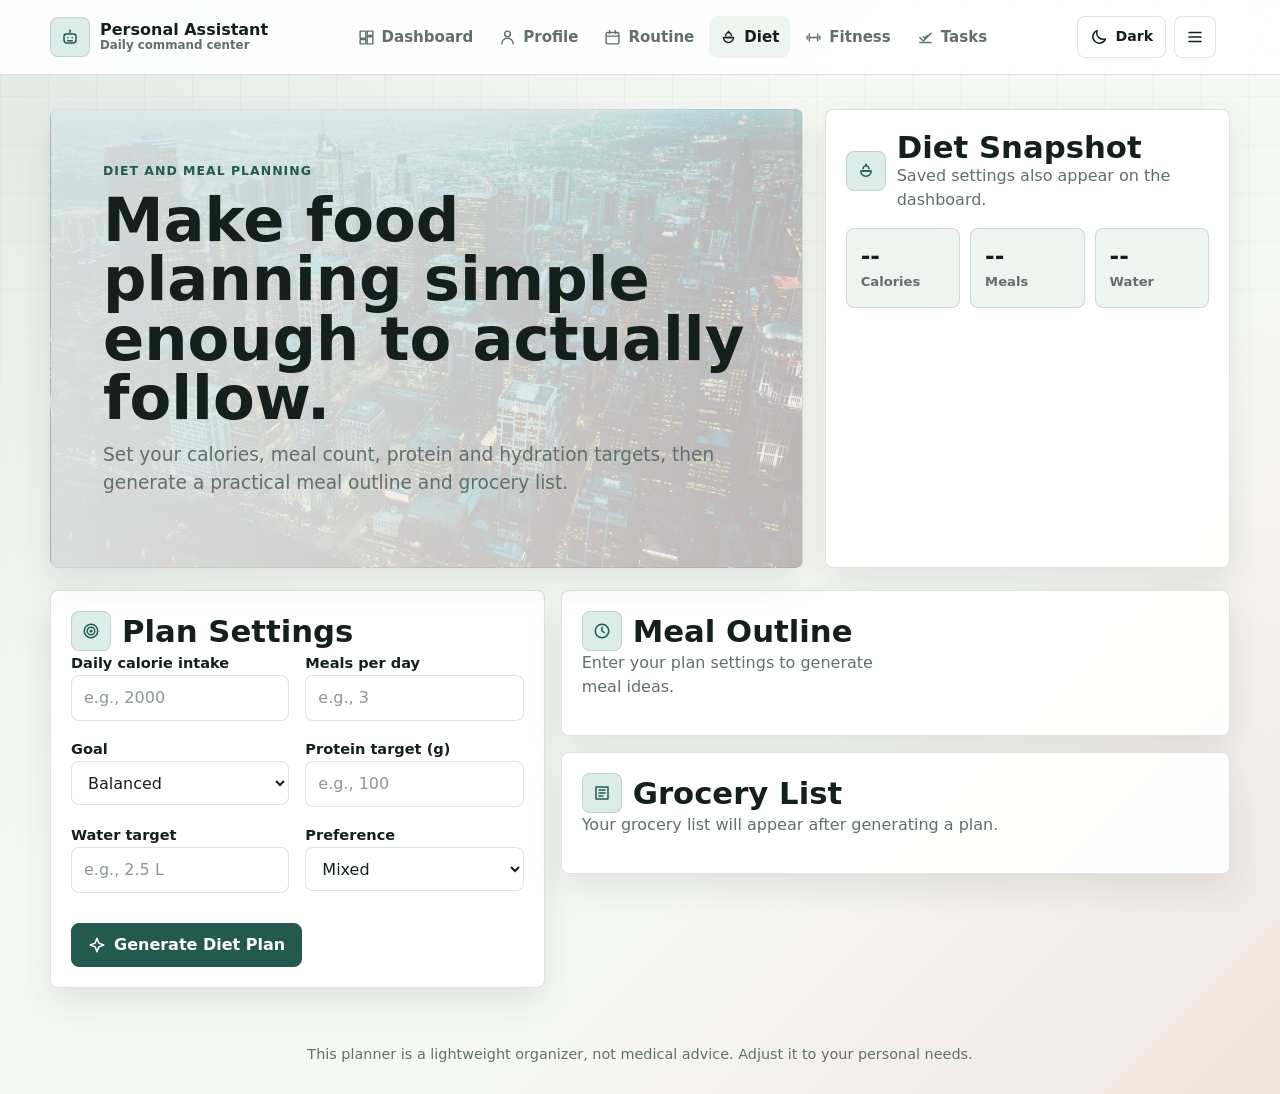
==== Diet.html @ dab0f248 "first commit" ====
<!DOCTYPE html>
<html lang="en">
<head>
    <meta charset="UTF-8">
    <meta name="viewport" content="width=device-width, initial-scale=1.0">
    <meta name="description" content="Lightweight diet planner with calories, meals, hydration target, meal ideas, and grocery list.">
    <title>Diet Plan | Personal Assistant</title>
    <link rel="stylesheet" href="./app.css">
    <script src="./app.js" defer></script>
    <script src="./Diet.js" defer></script>
</head>
<body>
    <a class="skip-link" href="#main">Skip to content</a>

    <header class="site-header">
        <nav class="navbar" aria-label="Primary navigation">
            <a class="brand" href="./Index.html">
                <span class="brand-mark" data-icon="assistant" aria-hidden="true"></span>
                <span class="brand-text">
                    <span>Personal Assistant</span>
                    <span>Daily command center</span>
                </span>
            </a>
            <div class="nav-menu" id="primary-menu">
                <a class="nav-link" href="./Index.html" data-icon="dashboard">Dashboard</a>
                <a class="nav-link" href="./Profile.html" data-icon="user">Profile</a>
                <a class="nav-link" href="./TimeTable.html" data-icon="calendar">Routine</a>
                <a class="nav-link" href="./Diet.html" data-icon="salad">Diet</a>
                <a class="nav-link" href="./Exercise.html" data-icon="dumbbell">Fitness</a>
                <a class="nav-link" href="./Task.html" data-icon="tasks">Tasks</a>
            </div>
            <div class="nav-actions">
                <button class="theme-toggle" type="button" data-theme-toggle></button>
                <button class="icon-button nav-toggle" type="button" data-nav-toggle aria-label="Open navigation" aria-controls="primary-menu" aria-expanded="false"></button>
            </div>
        </nav>
    </header>

    <main class="app-shell" id="main">
        <section class="page-hero" aria-labelledby="diet-title">
            <div class="hero-panel">
                <div class="hero-content">
                    <p class="eyebrow">Diet and meal planning</p>
                    <h1 id="diet-title">Make food planning simple enough to actually follow.</h1>
                    <p class="lead">Set your calories, meal count, protein and hydration targets, then generate a practical meal outline and grocery list.</p>
                </div>
            </div>
            <aside class="hero-aside">
                <div class="section-title">
                    <span class="section-icon" data-icon="salad" aria-hidden="true"></span>
                    <div>
                        <h2>Diet Snapshot</h2>
                        <p class="muted">Saved settings also appear on the dashboard.</p>
                    </div>
                </div>
                <div class="stats-strip">
                    <div class="mini-stat"><strong id="dietCaloriesMetric">--</strong><span>Calories</span></div>
                    <div class="mini-stat"><strong id="dietMealsMetric">--</strong><span>Meals</span></div>
                    <div class="mini-stat"><strong id="dietWaterMetric">--</strong><span>Water</span></div>
                </div>
            </aside>
        </section>

        <section class="wellness-layout">
            <div class="form-panel">
                <div class="section-title">
                    <span class="section-icon" data-icon="target" aria-hidden="true"></span>
                    <h2>Plan Settings</h2>
                </div>
                <form id="dietForm" class="form-grid">
                    <div>
                        <label for="calories">Daily calorie intake</label>
                        <input type="number" id="calories" min="800" step="50" placeholder="e.g., 2000" required>
                    </div>
                    <div>
                        <label for="meals">Meals per day</label>
                        <input type="number" id="meals" min="2" max="6" placeholder="e.g., 3" required>
                    </div>
                    <div>
                        <label for="dietGoal">Goal</label>
                        <select id="dietGoal">
                            <option value="balanced">Balanced</option>
                            <option value="lean">Lean protein</option>
                            <option value="energy">Energy focused</option>
                            <option value="light">Light meals</option>
                        </select>
                    </div>
                    <div>
                        <label for="proteinTarget">Protein target (g)</label>
                        <input type="number" id="proteinTarget" min="20" step="5" placeholder="e.g., 100">
                    </div>
                    <div>
                        <label for="waterTarget">Water target</label>
                        <input type="text" id="waterTarget" placeholder="e.g., 2.5 L">
                    </div>
                    <div>
                        <label for="dietPreference">Preference</label>
                        <select id="dietPreference">
                            <option value="mixed">Mixed</option>
                            <option value="vegetarian">Vegetarian</option>
                            <option value="high-fiber">High fiber</option>
                        </select>
                    </div>
                    <div class="form-actions full">
                        <button type="submit"><span data-icon="spark" aria-hidden="true"></span>Generate Diet Plan</button>
                        <p class="status-message" id="dietStatus" aria-live="polite"></p>
                    </div>
                </form>
            </div>

            <div class="stack">
                <section class="panel" aria-labelledby="meal-list-title">
                    <div class="section-title">
                        <span class="section-icon" data-icon="clock" aria-hidden="true"></span>
                        <h2 id="meal-list-title">Meal Outline</h2>
                    </div>
                    <div id="mealList" class="meal-grid"></div>
                </section>

                <section class="panel" aria-labelledby="grocery-title">
                    <div class="section-title">
                        <span class="section-icon" data-icon="note" aria-hidden="true"></span>
                        <h2 id="grocery-title">Grocery List</h2>
                    </div>
                    <div id="groceryItems"></div>
                </section>
            </div>
        </section>
    </main>

    <footer class="footer">This planner is a lightweight organizer, not medical advice. Adjust it to your personal needs.</footer>
</body>
</html>
---- app.css ----
:root {
    color-scheme: light;
    --bg: #f6f8f4;
    --surface: #ffffff;
    --surface-soft: #eef4ef;
    --surface-strong: #e4ece6;
    --text: #15201c;
    --muted: #60706a;
    --border: rgba(30, 58, 48, 0.14);
    --primary: #2f6f63;
    --primary-strong: #24594f;
    --primary-soft: #dcece8;
    --accent: #c85f41;
    --accent-soft: #f7e3da;
    --gold: #ba8b22;
    --violet: #6f63b6;
    --danger: #b83232;
    --success: #267a4b;
    --shadow: 0 24px 70px rgba(31, 52, 43, 0.12);
    --shadow-soft: 0 14px 35px rgba(31, 52, 43, 0.1);
    --radius: 8px;
    --nav-height: 74px;
    --focus: 0 0 0 4px rgba(47, 111, 99, 0.24);
}

[data-theme="dark"] {
    color-scheme: dark;
    --bg: #111713;
    --surface: #18211d;
    --surface-soft: #202b26;
    --surface-strong: #2a3731;
    --text: #eff5f0;
    --muted: #afbeb7;
    --border: rgba(225, 239, 231, 0.14);
    --primary: #8bd6c3;
    --primary-strong: #b7eadf;
    --primary-soft: rgba(139, 214, 195, 0.14);
    --accent: #ef9f83;
    --accent-soft: rgba(239, 159, 131, 0.16);
    --gold: #e1bd63;
    --violet: #b7aef0;
    --danger: #ff8f8f;
    --success: #96deb1;
    --shadow: 0 24px 70px rgba(0, 0, 0, 0.34);
    --shadow-soft: 0 14px 35px rgba(0, 0, 0, 0.24);
    --focus: 0 0 0 4px rgba(139, 214, 195, 0.26);
}

* {
    box-sizing: border-box;
}

html {
    scroll-behavior: smooth;
}

body {
    min-height: 100vh;
    margin: 0;
    background:
        linear-gradient(135deg, rgba(47, 111, 99, 0.1), transparent 38%),
        linear-gradient(315deg, rgba(200, 95, 65, 0.12), transparent 34%),
        var(--bg);
    color: var(--text);
    font-family: Inter, ui-sans-serif, system-ui, -apple-system, BlinkMacSystemFont, "Segoe UI", sans-serif;
    line-height: 1.5;
    transition: background-color 180ms ease, color 180ms ease;
}

body::before {
    position: fixed;
    inset: 0;
    z-index: -2;
    pointer-events: none;
    content: "";
    background-image: linear-gradient(rgba(30, 58, 48, 0.045) 1px, transparent 1px),
        linear-gradient(90deg, rgba(30, 58, 48, 0.045) 1px, transparent 1px);
    background-size: 48px 48px;
    mask-image: linear-gradient(to bottom, rgba(0, 0, 0, 0.7), transparent 78%);
}

body[data-page="dashboard"]::after {
    position: fixed;
    inset: 0;
    z-index: -3;
    pointer-events: none;
    content: "";
    background: linear-gradient(rgba(246, 248, 244, 0.76), rgba(246, 248, 244, 0.92)), url("./bck.jpg") center / cover;
}

[data-theme="dark"] body[data-page="dashboard"]::after,
body[data-page="dashboard"][data-theme="dark"]::after {
    background: linear-gradient(rgba(17, 23, 19, 0.82), rgba(17, 23, 19, 0.94)), url("./bck.jpg") center / cover;
}

img,
svg {
    display: block;
}

a {
    color: inherit;
}

button,
input,
select,
textarea {
    font: inherit;
}

button {
    border: 0;
}

button,
a,
input,
select,
textarea {
    -webkit-tap-highlight-color: transparent;
}

:focus-visible {
    outline: none;
    box-shadow: var(--focus);
}

.skip-link {
    position: fixed;
    top: 12px;
    left: 12px;
    z-index: 100;
    transform: translateY(-150%);
    background: var(--surface);
    color: var(--text);
    padding: 10px 14px;
    border: 1px solid var(--border);
    border-radius: var(--radius);
    transition: transform 160ms ease;
}

.skip-link:focus {
    transform: translateY(0);
}

.site-header {
    position: sticky;
    top: 0;
    z-index: 50;
    border-bottom: 1px solid var(--border);
    background: color-mix(in srgb, var(--surface) 88%, transparent);
    backdrop-filter: blur(18px);
}

.navbar {
    min-height: var(--nav-height);
    width: min(1180px, calc(100% - 32px));
    margin: 0 auto;
    display: grid;
    grid-template-columns: auto 1fr auto auto;
    align-items: center;
    gap: 14px;
}

.brand {
    display: inline-flex;
    align-items: center;
    gap: 10px;
    min-width: 0;
    color: var(--text);
    font-weight: 800;
    text-decoration: none;
    letter-spacing: 0;
}

.brand-mark,
.section-icon,
.stat-icon {
    display: inline-grid;
    place-items: center;
    width: 40px;
    height: 40px;
    flex: 0 0 auto;
    color: var(--primary-strong);
    border: 1px solid var(--border);
    border-radius: var(--radius);
    background: var(--primary-soft);
}

.brand-text {
    display: grid;
    line-height: 1.05;
}

.brand-text span:last-child {
    color: var(--muted);
    font-size: 0.74rem;
    font-weight: 700;
}

.nav-menu {
    display: flex;
    justify-content: center;
    align-items: center;
    gap: 4px;
}

.nav-link {
    position: relative;
    display: inline-flex;
    align-items: center;
    gap: 7px;
    min-height: 42px;
    padding: 0 11px;
    color: var(--muted);
    border-radius: var(--radius);
    text-decoration: none;
    font-size: 0.94rem;
    font-weight: 700;
    transition: color 160ms ease, background-color 160ms ease, transform 160ms ease;
}

.nav-link:hover,
.nav-link.active {
    color: var(--text);
    background: var(--surface-soft);
}

.nav-link:hover {
    transform: translateY(-1px);
}

.nav-link .icon {
    width: 17px;
    height: 17px;
}

.nav-actions {
    display: inline-flex;
    align-items: center;
    gap: 8px;
}

.nav-toggle {
    display: none;
}

.icon,
.button-icon {
    width: 18px;
    height: 18px;
    flex: 0 0 auto;
    stroke: currentColor;
    stroke-width: 2;
    stroke-linecap: round;
    stroke-linejoin: round;
    fill: none;
}

.icon-button,
.theme-toggle {
    display: inline-flex;
    align-items: center;
    justify-content: center;
    gap: 8px;
    min-width: 42px;
    min-height: 42px;
    color: var(--text);
    border: 1px solid var(--border);
    border-radius: var(--radius);
    background: var(--surface);
    cursor: pointer;
    transition: transform 160ms ease, background-color 160ms ease, border-color 160ms ease;
}

.theme-toggle {
    padding: 0 12px;
    font-weight: 800;
    font-size: 0.88rem;
}

.icon-button:hover,
.theme-toggle:hover {
    transform: translateY(-1px);
    background: var(--surface-soft);
    border-color: color-mix(in srgb, var(--primary) 40%, var(--border));
}

.app-shell {
    width: min(1180px, calc(100% - 32px));
    margin: 0 auto;
    padding: 34px 0 56px;
}

.page-hero,
.dashboard-hero {
    display: grid;
    grid-template-columns: minmax(0, 1.3fr) minmax(280px, 0.7fr);
    gap: 22px;
    align-items: stretch;
    margin-bottom: 22px;
}

.hero-panel,
.hero-aside,
.panel,
.card,
.stat-card,
.form-panel {
    border: 1px solid var(--border);
    border-radius: var(--radius);
    background: color-mix(in srgb, var(--surface) 94%, transparent);
    box-shadow: var(--shadow-soft);
}

.hero-panel {
    min-height: 360px;
    display: grid;
    align-content: end;
    padding: clamp(24px, 5vw, 52px);
    overflow: hidden;
    position: relative;
    background:
        linear-gradient(90deg, color-mix(in srgb, var(--surface) 92%, transparent), color-mix(in srgb, var(--surface) 72%, transparent)),
        url("./bck.jpg") center / cover;
}

.hero-panel::before {
    position: absolute;
    inset: 0;
    content: "";
    background: linear-gradient(135deg, rgba(47, 111, 99, 0.14), rgba(200, 95, 65, 0.08));
    pointer-events: none;
}

.hero-content,
.hero-aside > *,
.page-hero-copy {
    position: relative;
}

.eyebrow {
    margin: 0 0 10px;
    color: var(--primary-strong);
    font-size: 0.78rem;
    font-weight: 900;
    letter-spacing: 0.08em;
    text-transform: uppercase;
}

h1,
h2,
h3,
p {
    margin-top: 0;
}

h1 {
    max-width: 760px;
    margin-bottom: 12px;
    font-size: clamp(2.1rem, 6vw, 4.8rem);
    line-height: 0.98;
    letter-spacing: 0;
}

.page-hero h1 {
    font-size: clamp(2rem, 5vw, 3.8rem);
}

h2 {
    margin-bottom: 12px;
    font-size: clamp(1.35rem, 2.4vw, 2rem);
    line-height: 1.12;
}

h3 {
    margin-bottom: 8px;
    font-size: 1rem;
}

.lead {
    max-width: 720px;
    color: var(--muted);
    font-size: clamp(1rem, 2vw, 1.16rem);
}

.hero-actions,
.button-row {
    display: flex;
    flex-wrap: wrap;
    gap: 10px;
    margin-top: 24px;
}

.btn,
button[type="submit"]:not(.icon-button),
button[type="button"].primary-action {
    display: inline-flex;
    align-items: center;
    justify-content: center;
    gap: 8px;
    min-height: 44px;
    padding: 0 16px;
    color: var(--text);
    border: 1px solid var(--border);
    border-radius: var(--radius);
    background: var(--surface);
    cursor: pointer;
    font-weight: 800;
    text-decoration: none;
    transition: transform 160ms ease, background-color 160ms ease, border-color 160ms ease;
}

.btn:hover,
button[type="submit"]:not(.icon-button):hover,
button[type="button"].primary-action:hover {
    transform: translateY(-1px);
    background: var(--surface-soft);
    border-color: color-mix(in srgb, var(--primary) 40%, var(--border));
}

.btn-primary,
button[type="submit"]:not(.icon-button),
button[type="button"].primary-action {
    color: #ffffff;
    background: var(--primary-strong);
    border-color: var(--primary-strong);
}

[data-theme="dark"] .btn-primary,
[data-theme="dark"] button[type="submit"]:not(.icon-button),
[data-theme="dark"] button[type="button"].primary-action {
    color: #0c1511;
    background: var(--primary);
    border-color: var(--primary);
}

.btn-primary:hover,
button[type="submit"]:not(.icon-button):hover,
button[type="button"].primary-action:hover {
    background: var(--primary);
    border-color: var(--primary);
}

.btn-danger {
    color: #ffffff;
    background: var(--danger);
    border-color: var(--danger);
}

.hero-aside,
.panel,
.card,
.stat-card,
.form-panel {
    padding: 20px;
}

.hero-aside {
    display: grid;
    gap: 16px;
    align-content: start;
}

.today-meta {
    display: flex;
    justify-content: space-between;
    gap: 16px;
    color: var(--muted);
    font-size: 0.92rem;
    font-weight: 700;
}

.clock {
    color: var(--text);
    font-size: clamp(2.2rem, 5vw, 3.5rem);
    line-height: 1;
    font-weight: 900;
}

.compact-form,
.input-line {
    display: grid;
    gap: 10px;
}

.input-line {
    grid-template-columns: 1fr auto;
}

label {
    display: inline-flex;
    align-items: center;
    gap: 6px;
    color: var(--text);
    font-size: 0.91rem;
    font-weight: 800;
}

input,
select,
textarea {
    width: 100%;
    min-height: 44px;
    padding: 10px 12px;
    color: var(--text);
    border: 1px solid var(--border);
    border-radius: var(--radius);
    background: var(--surface);
    transition: border-color 160ms ease, background-color 160ms ease, box-shadow 160ms ease;
}

textarea {
    min-height: 108px;
    resize: vertical;
}

input::placeholder,
textarea::placeholder {
    color: color-mix(in srgb, var(--muted) 72%, transparent);
}

input:focus,
select:focus,
textarea:focus {
    border-color: var(--primary);
    box-shadow: var(--focus);
    outline: none;
}

.form-grid {
    display: grid;
    grid-template-columns: repeat(2, minmax(0, 1fr));
    gap: 16px;
}

.form-grid .full {
    grid-column: 1 / -1;
}

.stack {
    display: grid;
    gap: 16px;
}

.section-head {
    display: flex;
    justify-content: space-between;
    align-items: flex-start;
    gap: 18px;
    margin-bottom: 16px;
}

.section-title {
    display: flex;
    align-items: center;
    gap: 11px;
}

.section-title h2,
.section-title h3,
.section-head p,
.section-title p {
    margin-bottom: 0;
}

.section-head p,
.muted,
.empty-state {
    color: var(--muted);
}

.grid {
    display: grid;
    gap: 16px;
}

.grid.two {
    grid-template-columns: repeat(2, minmax(0, 1fr));
}

.grid.three {
    grid-template-columns: repeat(3, minmax(0, 1fr));
}

.grid.four,
.metric-grid {
    display: grid;
    grid-template-columns: repeat(4, minmax(0, 1fr));
    gap: 16px;
}

.stat-card {
    display: grid;
    gap: 12px;
    min-height: 142px;
}

.stat-card strong,
.metric-value {
    display: block;
    color: var(--text);
    font-size: 1.85rem;
    line-height: 1;
    font-weight: 900;
}

.stat-card span,
.metric-label {
    color: var(--muted);
    font-size: 0.9rem;
    font-weight: 700;
}

.dashboard-grid {
    display: grid;
    grid-template-columns: minmax(0, 1.2fr) minmax(310px, 0.8fr);
    gap: 16px;
    margin-top: 16px;
}

.list,
.routine-list,
.task-list,
.note-list {
    display: grid;
    gap: 10px;
    margin: 0;
    padding: 0;
    list-style: none;
}

.list-item,
.routine-item,
.task-item,
.note-item,
.meal-item,
.exercise-item {
    display: grid;
    gap: 8px;
    padding: 14px;
    border: 1px solid var(--border);
    border-radius: var(--radius);
    background: var(--surface-soft);
}

.routine-item {
    grid-template-columns: 86px 1fr;
    align-items: start;
}

.time-pill,
.priority-pill,
.tag,
.status-pill {
    display: inline-flex;
    align-items: center;
    justify-content: center;
    width: fit-content;
    min-height: 28px;
    padding: 0 9px;
    color: var(--primary-strong);
    border: 1px solid var(--border);
    border-radius: 999px;
    background: var(--primary-soft);
    font-size: 0.78rem;
    font-weight: 900;
    text-transform: capitalize;
}

.priority-high,
.tag-accent {
    color: var(--accent);
    background: var(--accent-soft);
}

.priority-medium {
    color: var(--gold);
    background: color-mix(in srgb, var(--gold) 15%, var(--surface));
}

.priority-low {
    color: var(--success);
    background: color-mix(in srgb, var(--success) 14%, var(--surface));
}

.task-item {
    grid-template-columns: 1fr auto;
    align-items: center;
}

.task-main {
    display: grid;
    gap: 4px;
    min-width: 0;
}

.task-title {
    font-weight: 900;
    overflow-wrap: anywhere;
}

.completed .task-title,
.task-title.completed {
    color: var(--muted);
    text-decoration: line-through;
}

.task-meta,
.item-meta {
    display: flex;
    flex-wrap: wrap;
    gap: 8px;
    color: var(--muted);
    font-size: 0.86rem;
    font-weight: 700;
}

.item-actions {
    display: inline-flex;
    align-items: center;
    gap: 8px;
}

.item-actions .icon-button {
    min-width: 38px;
    min-height: 38px;
    background: var(--surface);
}

.progress-track {
    height: 12px;
    overflow: hidden;
    border-radius: 999px;
    background: var(--surface-strong);
}

.progress-fill {
    width: 0;
    height: 100%;
    border-radius: inherit;
    background: linear-gradient(90deg, var(--primary), var(--accent));
    transition: width 260ms ease;
}

.quick-links {
    display: grid;
    grid-template-columns: repeat(3, minmax(0, 1fr));
    gap: 12px;
}

.quick-link {
    min-height: 118px;
    display: grid;
    align-content: space-between;
    gap: 12px;
    padding: 16px;
    color: var(--text);
    border: 1px solid var(--border);
    border-radius: var(--radius);
    background: var(--surface);
    text-decoration: none;
    transition: transform 160ms ease, background-color 160ms ease, border-color 160ms ease;
}

.quick-link:hover {
    transform: translateY(-2px);
    background: var(--surface-soft);
    border-color: color-mix(in srgb, var(--primary) 40%, var(--border));
}

.quick-link strong {
    display: block;
    margin-bottom: 2px;
    color: var(--text);
}

.quick-link > span:not(.section-icon),
.quick-link > span:not(.section-icon) span {
    color: var(--muted);
    font-size: 0.88rem;
}

.profile-grid {
    display: grid;
    grid-template-columns: repeat(2, minmax(0, 1fr));
    gap: 16px;
}

.profile-grid .wide {
    grid-column: 1 / -1;
}

.form-actions {
    display: flex;
    flex-wrap: wrap;
    align-items: center;
    gap: 10px;
    margin-top: 14px;
}

.status-message {
    min-height: 22px;
    color: var(--success);
    font-size: 0.9rem;
    font-weight: 800;
}

.toolbar {
    display: grid;
    grid-template-columns: minmax(220px, 1fr) repeat(2, minmax(150px, auto));
    gap: 10px;
    margin-bottom: 16px;
}

.task-page-layout,
.wellness-layout,
.planner-layout {
    display: grid;
    grid-template-columns: minmax(300px, 0.85fr) minmax(0, 1.15fr);
    gap: 16px;
    align-items: start;
}

.stats-strip {
    display: grid;
    grid-template-columns: repeat(3, minmax(0, 1fr));
    gap: 10px;
}

.mini-stat {
    padding: 14px;
    border: 1px solid var(--border);
    border-radius: var(--radius);
    background: var(--surface-soft);
}

.mini-stat strong {
    display: block;
    font-size: 1.45rem;
    line-height: 1.1;
}

.mini-stat span {
    color: var(--muted);
    font-size: 0.82rem;
    font-weight: 800;
}

.meal-grid {
    display: grid;
    grid-template-columns: repeat(2, minmax(0, 1fr));
    gap: 12px;
}

.meal-item {
    min-height: 116px;
}

.grocery-list {
    columns: 2;
    gap: 22px;
    margin: 0;
    padding-left: 18px;
}

.exercise-item {
    grid-template-columns: 1fr auto;
    align-items: center;
}

.timetable-list .routine-item {
    grid-template-columns: 74px 1fr auto;
}

.calendar-grid {
    display: grid;
    grid-template-columns: repeat(7, minmax(0, 1fr));
    gap: 8px;
}

.day-chip {
    min-height: 74px;
    padding: 10px;
    border: 1px solid var(--border);
    border-radius: var(--radius);
    background: var(--surface-soft);
}

.day-chip strong {
    display: block;
    margin-bottom: 3px;
}

.day-chip span {
    color: var(--muted);
    font-size: 0.82rem;
}

.footer {
    width: min(1180px, calc(100% - 32px));
    margin: 0 auto 28px;
    color: var(--muted);
    text-align: center;
    font-size: 0.9rem;
}

.sr-only {
    position: absolute;
    width: 1px;
    height: 1px;
    overflow: hidden;
    clip: rect(0, 0, 0, 0);
    white-space: nowrap;
    clip-path: inset(50%);
}

@media (prefers-reduced-motion: reduce) {
    *,
    *::before,
    *::after {
        scroll-behavior: auto !important;
        transition-duration: 1ms !important;
        animation-duration: 1ms !important;
    }
}

@media (max-width: 1020px) {
    .navbar {
        grid-template-columns: auto 1fr auto;
    }

    .nav-toggle {
        display: inline-flex;
        justify-self: end;
    }

    .nav-menu {
        position: fixed;
        top: var(--nav-height);
        left: 16px;
        right: 16px;
        display: none;
        justify-content: stretch;
        align-items: stretch;
        flex-direction: column;
        padding: 10px;
        border: 1px solid var(--border);
        border-radius: var(--radius);
        background: var(--surface);
        box-shadow: var(--shadow);
    }

    .nav-menu.open {
        display: flex;
    }

    .nav-link {
        justify-content: flex-start;
        min-height: 46px;
    }

    .dashboard-hero,
    .page-hero,
    .dashboard-grid,
    .task-page-layout,
    .wellness-layout,
    .planner-layout {
        grid-template-columns: 1fr;
    }

    .metric-grid,
    .grid.four {
        grid-template-columns: repeat(2, minmax(0, 1fr));
    }

    .quick-links,
    .grid.three {
        grid-template-columns: repeat(2, minmax(0, 1fr));
    }

    .toolbar {
        grid-template-columns: 1fr 1fr;
    }

    .toolbar input {
        grid-column: 1 / -1;
    }

    .profile-grid {
        grid-template-columns: 1fr;
    }

    .profile-grid .wide {
        grid-column: auto;
    }
}

@media (max-width: 720px) {
    :root {
        --nav-height: 66px;
    }

    .navbar,
    .app-shell,
    .footer {
        width: min(100% - 24px, 1180px);
    }

    .navbar {
        gap: 8px;
    }

    .brand-mark {
        width: 36px;
        height: 36px;
    }

    .brand-text span:first-child {
        font-size: 0.94rem;
    }

    .brand-text span:last-child,
    .theme-toggle span {
        display: none;
    }

    .app-shell {
        padding-top: 22px;
    }

    .hero-panel {
        min-height: 330px;
        padding: 24px;
    }

    .hero-actions,
    .button-row,
    .form-actions {
        flex-direction: column;
        align-items: stretch;
    }

    .btn,
    button[type="submit"]:not(.icon-button),
    button[type="button"].primary-action {
        width: 100%;
    }

    .metric-grid,
    .grid.four,
    .grid.two,
    .grid.three,
    .quick-links,
    .stats-strip,
    .meal-grid,
    .form-grid,
    .calendar-grid {
        grid-template-columns: 1fr;
    }

    .section-head {
        flex-direction: column;
        align-items: stretch;
    }

    .input-line {
        grid-template-columns: 1fr;
    }

    .task-item,
    .exercise-item,
    .timetable-list .routine-item {
        grid-template-columns: 1fr;
    }

    .item-actions {
        width: 100%;
        justify-content: flex-start;
    }

    .routine-item {
        grid-template-columns: 1fr;
    }

    .toolbar {
        grid-template-columns: 1fr;
    }

    .toolbar input {
        grid-column: auto;
    }

    .grocery-list {
        columns: 1;
    }
}
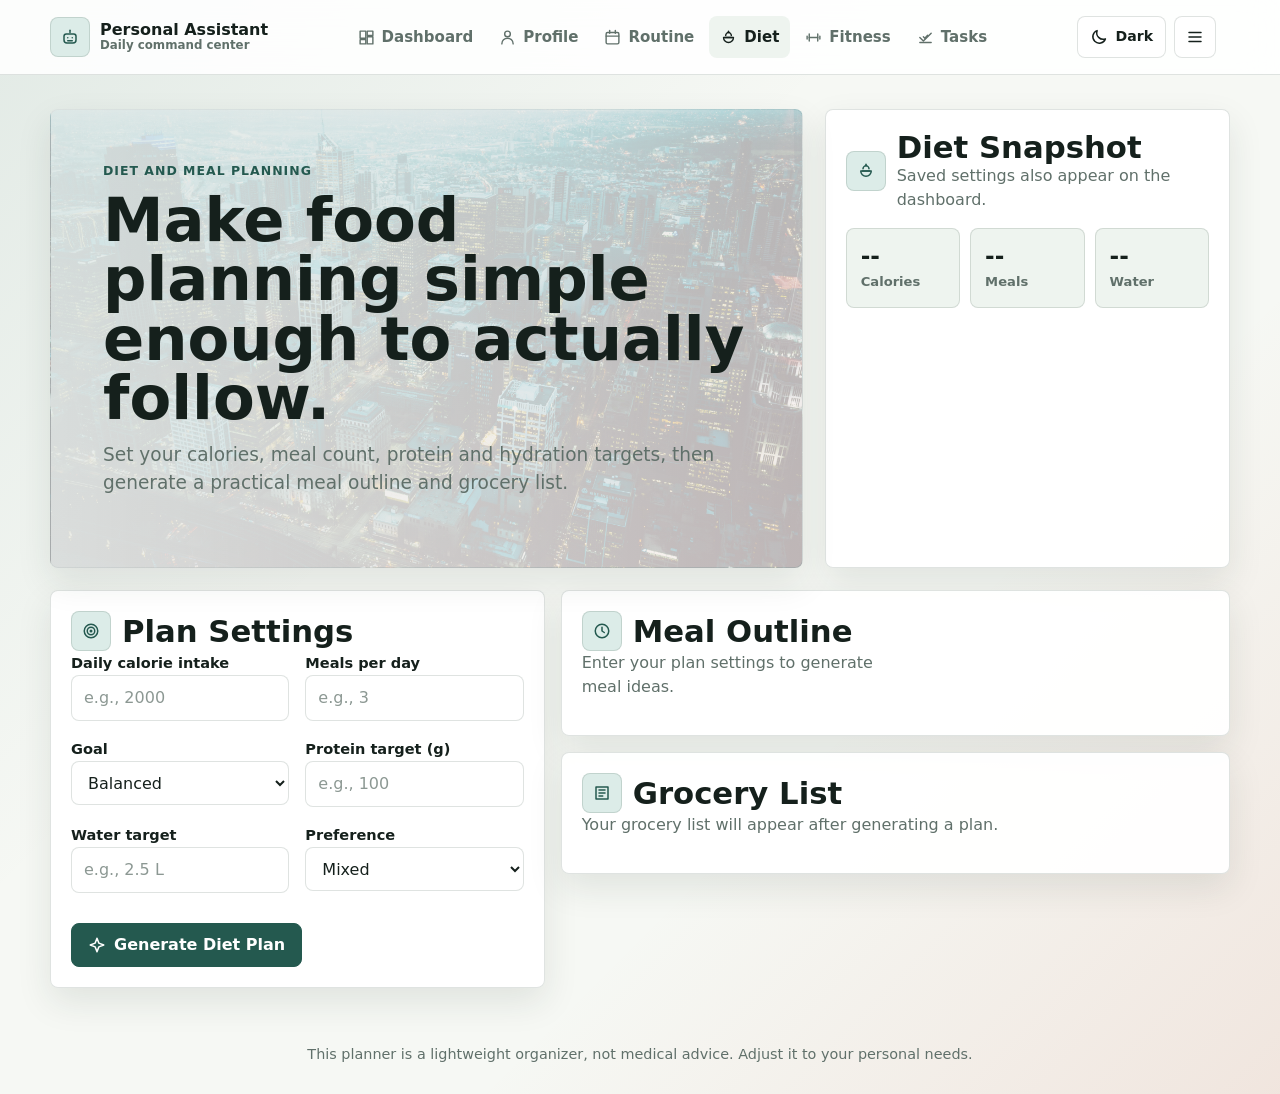
==== commit 45accaa9: "Remove grid background pattern and rename entry page to index.html Co-Authored-By: Claude Opus 5.5 <" ====
--- a/Diet.html
+++ b/Diet.html
@@ -14,7 +14,7 @@
 
     <header class="site-header">
         <nav class="navbar" aria-label="Primary navigation">
-            <a class="brand" href="./Index.html">
+            <a class="brand" href="./index.html">
                 <span class="brand-mark" data-icon="assistant" aria-hidden="true"></span>
                 <span class="brand-text">
                     <span>Personal Assistant</span>
@@ -22,7 +22,7 @@
                 </span>
             </a>
             <div class="nav-menu" id="primary-menu">
-                <a class="nav-link" href="./Index.html" data-icon="dashboard">Dashboard</a>
+                <a class="nav-link" href="./index.html" data-icon="dashboard">Dashboard</a>
                 <a class="nav-link" href="./Profile.html" data-icon="user">Profile</a>
                 <a class="nav-link" href="./TimeTable.html" data-icon="calendar">Routine</a>
                 <a class="nav-link" href="./Diet.html" data-icon="salad">Diet</a>
--- a/app.css
+++ b/app.css
@@ -67,18 +67,6 @@
     transition: background-color 180ms ease, color 180ms ease;
 }
 
-body::before {
-    position: fixed;
-    inset: 0;
-    z-index: -2;
-    pointer-events: none;
-    content: "";
-    background-image: linear-gradient(rgba(30, 58, 48, 0.045) 1px, transparent 1px),
-        linear-gradient(90deg, rgba(30, 58, 48, 0.045) 1px, transparent 1px);
-    background-size: 48px 48px;
-    mask-image: linear-gradient(to bottom, rgba(0, 0, 0, 0.7), transparent 78%);
-}
-
 body[data-page="dashboard"]::after {
     position: fixed;
     inset: 0;
